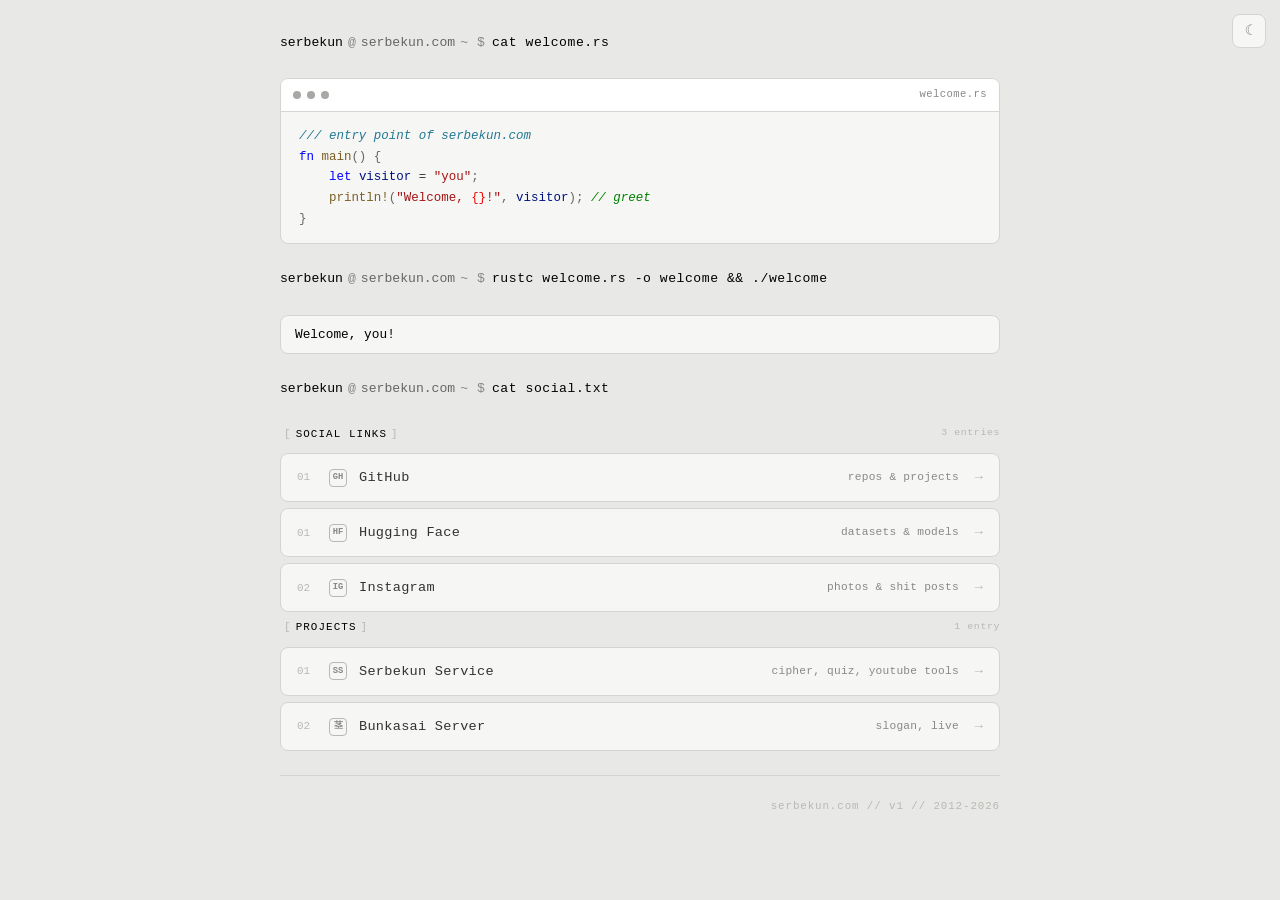
==== index.html @ 34f282da "Add bunkasai server to links." ====
<!DOCTYPE html>
<html lang="en">
<head>
    <meta charset="UTF-8">
    <meta name="viewport" content="width=device-width, initial-scale=1.0">
    <title>serbekun — contact</title>
    <link rel="icon" href="data:image/svg+xml,<svg xmlns='http://www.w3.org/2000/svg' viewBox='0 0 24 24' fill='none' stroke='%23c8c8c8' stroke-width='2'><circle cx='12' cy='12' r='8'/><path d='M12 2v2m0 16v2M2 12h2m16 0h2'/><path d='M7 7 5 5m12 12 2 2m0-14-2 2M7 17l-2 2'/></svg>">
    <link rel="stylesheet" href="style.css">
    <script src="theme.js"></script>
</head>
<body>

    <button class="theme-toggle" type="button" aria-label="Toggle theme">
        <span class="tt-sun">☀</span><span class="tt-moon">☾</span>
    </button>

    <div class="terminal-window">

        <!-- intro: rust source -->
        <div class="prompt-line">
            <span class="prompt-user">serbekun</span>
            <span class="prompt-at">@</span>
            <span class="prompt-host">serbekun.com</span>
            <span class="prompt-path">~</span>
            <span class="prompt-dol">$</span>
            <span class="prompt-cmd">cat welcome.rs</span>
        </div>

        <div class="code-window">
            <div class="code-window-bar">
                <div class="code-window-dots"><span></span><span></span><span></span></div>
                <span class="code-window-name">welcome.rs</span>
            </div>
<div class="code-window-body">
<div class="code-line"><span class="tok-doc">/// entry point of serbekun.com</span></div>
<div class="code-line"><span class="tok-kw">fn</span> <span class="tok-func">main</span><span class="tok-punct">()</span> <span class="tok-punct">{</span></div>
<div class="code-line">    <span class="tok-kw">let</span> <span class="tok-var">visitor</span> <span class="tok-op">=</span> <span class="tok-str">"you"</span><span class="tok-punct">;</span></div>
<div class="code-line">    <span class="tok-macro">println!</span><span class="tok-punct">(</span><span class="tok-str">"Welcome, </span><span class="tok-esc">{}</span><span class="tok-str">!"</span><span class="tok-punct">,</span> <span class="tok-var">visitor</span><span class="tok-punct">);</span> <span class="tok-com">// greet</span></div>
<div class="code-line"><span class="tok-punct">}</span></div>
            </div>
        </div>

        <!-- intro: compile & run -->
        <div class="prompt-line">
            <span class="prompt-user">serbekun</span>
            <span class="prompt-at">@</span>
            <span class="prompt-host">serbekun.com</span>
            <span class="prompt-path">~</span>
            <span class="prompt-dol">$</span>
            <span class="prompt-cmd">rustc welcome.rs -o welcome &amp;&amp; ./welcome</span>
        </div>

        <div class="program-output">Welcome, you!</div>

        <!-- prompt -->
        <div class="prompt-line">
            <span class="prompt-user">serbekun</span>
            <span class="prompt-at">@</span>
            <span class="prompt-host">serbekun.com</span>
            <span class="prompt-path">~</span>
            <span class="prompt-dol">$</span>
            <span class="prompt-cmd">cat social.txt</span>
        </div>

        <!-- output -->
        <div class="output">

            <!-- SOCIAL -->
            <div class="section-label">
                <span class="label-bracket">[</span>
                <span class="label-text">SOCIAL LINKS</span>
                <span class="label-bracket">]</span>
                <span class="label-count">3 entries</span>
            </div>

            <a href="https://github.com/serbekun" target="_blank" rel="noopener noreferrer" class="link-item">
                <span class="link-num">01</span>
                <span class="link-icon gh"></span>
                <span class="link-name">GitHub</span>
                <span class="link-desc">repos &amp; projects</span>
                <span class="link-arrow">→</span>
            </a>

            <a href="https://huggingface.co/serbekun" target="_blank" rel="noopener noreferrer" class="link-item">
                <span class="link-num">01</span>
                <span class="link-icon hf"></span>
                <span class="link-name">Hugging Face</span>
                <span class="link-desc">datasets &amp; models</span>
                <span class="link-arrow">→</span>
            </a>

            <a href="https://instagram.com/serbekun" target="_blank" rel="noopener noreferrer" class="link-item">
                <span class="link-num">02</span>
                <span class="link-icon ig"></span>
                <span class="link-name">Instagram</span>
                <span class="link-desc">photos &amp; shit posts</span>
                <span class="link-arrow">→</span>
            </a>

            <!-- PROJECTS -->
            <div class="section-label">
                <span class="label-bracket">[</span>
                <span class="label-text">PROJECTS</span>
                <span class="label-bracket">]</span>
                <span class="label-count">1 entry</span>
            </div>

            <a href="https://ss.serbekun.com" target="_blank" rel="noopener noreferrer" class="link-item">
                <span class="link-num">01</span>
                <span class="link-icon ss"></span>
                <span class="link-name">Serbekun Service</span>
                <span class="link-desc">cipher, quiz, youtube tools</span>
                <span class="link-arrow">→</span>
            </a>

            <a href="https://bunkasai.serbekun.com/" target="_blank" rel="noopener noreferrer" class="link-item">
                <span class="link-num">02</span>
                <span class="link-icon bunkasai"></span>
                <span class="link-name">Bunkasai Server</span>
                <span class="link-desc">slogan, live</span>
                <span class="link-arrow">→</span>
            </a>

        </div>

    </div>

    <div class="footer">
        <span class="footer-text">serbekun.com // v1 // 2012-2026</span>
    </div>

</body>
</html>
---- style.css ----
/* ═══════════════════════════════════════════════
   serbekun.com — contact card :: terminal style
   ═══════════════════════════════════════════════ */

/* ── Reset ── */
*, *::before, *::after {
    box-sizing: border-box;
    margin: 0;
    padding: 0;
}

/* ── Root ── */
:root {
    --bg:     #0a0a0a;
    --bg2:    #0e0e0e;
    --bg3:    #111;
    --border: #1a1a1a;
    --border-hover: #333;
    --text:   #c8c8c8;
    --text-dim:  #555;
    --text-dimmer: #333;
    --text-bright: #fff;
    --accent: #888;
    --font: 'SF Mono', 'Fira Code', 'Cascadia Code', 'JetBrains Mono',
            'Codelia', 'Iosevka', Consolas, 'Liberation Mono', monospace;
    --radius: 8px;

    --code-fg:       #d4d4d4;
    --code-kw:       #569cd6;
    --code-ctrl:     #c586c0;
    --code-type:     #4ec9b0;
    --code-enum:     #4ec9b0;
    --code-func:     #dcdcaa;
    --code-macro:    #dcdcaa;
    --code-var:      #9cdcfe;
    --code-param:    #9cdcfe;
    --code-prop:     #9cdcfe;
    --code-const:    #4fc1ff;
    --code-str:      #ce9178;
    --code-char:     #ce9178;
    --code-esc:      #d7ba7d;
    --code-num:      #b5cea8;
    --code-com:      #6a9955;
    --code-doc:      #608b4e;
    --code-pp:       #c586c0;
    --code-attr:     #9cdcfe;
    --code-lifetime: #569cd6;
    --code-op:       #d4d4d4;
    --code-punct:    #808080;
    --code-self:     #569cd6;
    --code-mod:      #4ec9b0;
    --code-label:    #c8c8c8;
    --code-unsafe:   #f44747;
    --code-err:      #f44747;
    --code-warn:     #cca700;

    color-scheme: dark;
}

/* ── Light theme ──
   Palette is applied in two ways:
   1. automatically, when the system prefers light and the user
      has not picked a theme on the site (no data-theme attribute);
   2. explicitly, via data-theme="light" set by theme.js.
   The variable block is intentionally duplicated — CSS has no way
   to share a ruleset between a media query and a selector. */
:root[data-theme="light"] {
    --bg:     #e8e8e6;
    --bg2:    #f6f6f4;
    --bg3:    #ffffff;
    --border: #d4d4d0;
    --border-hover: #a8a8a4;
    --text:   #333;
    --text-dim:  #888;
    --text-dimmer: #b8b8b4;
    --text-bright: #000;
    --accent: #666;

    --code-fg:       #383838;
    --code-kw:       #0000ff;
    --code-ctrl:     #af00db;
    --code-type:     #267f99;
    --code-enum:     #267f99;
    --code-func:     #795e26;
    --code-macro:    #795e26;
    --code-var:      #001080;
    --code-param:    #001080;
    --code-prop:     #001080;
    --code-const:    #0070c1;
    --code-str:      #a31515;
    --code-char:     #a31515;
    --code-esc:      #ee0000;
    --code-num:      #098658;
    --code-com:      #008000;
    --code-doc:      #237893;
    --code-pp:       #af00db;
    --code-attr:     #001080;
    --code-lifetime: #0000ff;
    --code-op:       #383838;
    --code-punct:    #666;
    --code-self:     #0000ff;
    --code-mod:      #267f99;
    --code-label:    #333;
    --code-unsafe:   #cd3131;
    --code-err:      #cd3131;
    --code-warn:     #bf8803;

    color-scheme: light;
}

@media (prefers-color-scheme: light) {
    :root:not([data-theme="dark"]) {
        --bg:     #e8e8e6;
        --bg2:    #f6f6f4;
        --bg3:    #ffffff;
        --border: #d4d4d0;
        --border-hover: #a8a8a4;
        --text:   #333;
        --text-dim:  #888;
        --text-dimmer: #b8b8b4;
        --text-bright: #000;
        --accent: #666;

        --code-fg:       #383838;
        --code-kw:       #0000ff;
        --code-ctrl:     #af00db;
        --code-type:     #267f99;
        --code-enum:     #267f99;
        --code-func:     #795e26;
        --code-macro:    #795e26;
        --code-var:      #001080;
        --code-param:    #001080;
        --code-prop:     #001080;
        --code-const:    #0070c1;
        --code-str:      #a31515;
        --code-char:     #a31515;
        --code-esc:      #ee0000;
        --code-num:      #098658;
        --code-com:      #008000;
        --code-doc:      #237893;
        --code-pp:       #af00db;
        --code-attr:     #001080;
        --code-lifetime: #0000ff;
        --code-op:       #383838;
        --code-punct:    #666;
        --code-self:     #0000ff;
        --code-mod:      #267f99;
        --code-label:    #333;
        --code-unsafe:   #cd3131;
        --code-err:      #cd3131;
        --code-warn:     #bf8803;

        color-scheme: light;
    }
}

html {
    background: var(--bg);
    min-height: 100%;
}

body {
    font-family: var(--font);
    background: transparent;
    color: var(--text);
    min-height: 100vh;
    padding: 2rem 1rem 3rem;
    line-height: 1.7;
    display: flex;
    flex-direction: column;
    align-items: center;
}

/* ── Boot line ── */
.boot-line {
    display: flex;
    align-items: center;
    gap: 10px;
    max-width: 720px;
    width: 100%;
    padding: 6px 14px;
    margin-bottom: 1.5rem;
    font-size: 0.75rem;
    border: 1px solid var(--border);
    border-radius: var(--radius);
    background: var(--bg2);
}
.boot-time {
    color: var(--text-bright);
    font-weight: 500;
}
.boot-msg {
    color: var(--text-dim);
    letter-spacing: 0.06em;
}
.cursor-boot {
    display: inline-block;
    width: 6px;
    height: 12px;
    background: var(--text-bright);
    vertical-align: -2px;
}
.blink-boot { animation: blink 1.1s step-end infinite; }

@keyframes blink { 50% { opacity: 0; } }
@keyframes fadeIn {
    from { opacity: 0; transform: translateY(6px); }
    to   { opacity: 1; transform: translateY(0); }
}
@keyframes typePulse {
    0%, 100% { opacity: 1; }
    50% { opacity: 0.6; }
}

/* ── Theme toggle ── */
.theme-toggle {
    position: fixed;
    top: 14px;
    right: 14px;
    z-index: 10;
    width: 34px;
    height: 34px;
    display: flex;
    align-items: center;
    justify-content: center;
    background: var(--bg2);
    border: 1px solid var(--border);
    border-radius: var(--radius);
    color: var(--text-dim);
    font-family: var(--font);
    font-size: 0.9rem;
    line-height: 1;
    cursor: pointer;
    transition: background 0.15s, border-color 0.15s, color 0.15s;
}

.theme-toggle:hover {
    background: var(--bg3);
    border-color: var(--border-hover);
    color: var(--text-bright);
}

.theme-toggle:focus-visible {
    outline: 2px solid var(--accent);
    outline-offset: 2px;
}

/* icon: sun in dark theme (click -> light), moon in light theme */
.theme-toggle .tt-moon { display: none; }

:root[data-theme="light"] .theme-toggle .tt-sun  { display: none; }
:root[data-theme="light"] .theme-toggle .tt-moon { display: inline; }

@media (prefers-color-scheme: light) {
    :root:not([data-theme="dark"]) .theme-toggle .tt-sun  { display: none; }
    :root:not([data-theme="dark"]) .theme-toggle .tt-moon { display: inline; }
}

/* ── Terminal window ── */
.terminal-window {
    max-width: 720px;
    width: 100%;
    animation: fadeIn 0.5s ease-out;
}

/* ── Code window (syntax-highlighted snippet) ── */
.code-window {
    margin-bottom: 1.5rem;
    background: var(--bg2);
    border: 1px solid var(--border);
    border-radius: var(--radius);
    overflow: hidden;
    animation: fadeIn 0.7s ease-out;
}

.code-window-bar {
    display: flex;
    align-items: center;
    justify-content: space-between;
    padding: 7px 12px;
    background: var(--bg3);
    border-bottom: 1px solid var(--border);
}

.code-window-dots {
    display: flex;
    gap: 6px;
}

.code-window-dots span {
    width: 8px;
    height: 8px;
    border-radius: 50%;
    background: var(--border-hover);
}

.code-window-name {
    font-size: 0.66rem;
    color: var(--text-dim);
    letter-spacing: 0.04em;
}

.code-window-body {
    padding: 14px 18px;
    font-size: 0.78rem;
    line-height: 1.65;
    overflow-x: auto;
    color: var(--code-fg);
}

.code-line { white-space: pre; }

/* ── Syntax token classes ── */
.tok-kw       { color: var(--code-kw); }
.tok-ctrl     { color: var(--code-ctrl); }
.tok-type     { color: var(--code-type); }
.tok-enum     { color: var(--code-enum); }
.tok-func     { color: var(--code-func); }
.tok-macro    { color: var(--code-macro); }
.tok-var      { color: var(--code-var); }
.tok-param    { color: var(--code-param); font-style: italic; }
.tok-prop     { color: var(--code-prop); }
.tok-const    { color: var(--code-const); }
.tok-str      { color: var(--code-str); }
.tok-char     { color: var(--code-char); }
.tok-esc      { color: var(--code-esc); }
.tok-num      { color: var(--code-num); }
.tok-com      { color: var(--code-com); font-style: italic; }
.tok-doc      { color: var(--code-doc); font-style: italic; }
.tok-pp       { color: var(--code-pp); }
.tok-attr     { color: var(--code-attr); }
.tok-lifetime { color: var(--code-lifetime); font-style: italic; }
.tok-op       { color: var(--code-op); }
.tok-punct    { color: var(--code-punct); }
.tok-self     { color: var(--code-self); font-style: italic; }
.tok-mod      { color: var(--code-mod); }
.tok-label    { color: var(--code-label); }
.tok-unsafe   { color: var(--code-unsafe); font-weight: 600; }
.tok-err      { color: var(--code-err); }
.tok-warn     { color: var(--code-warn); }

/* ── Program output ── */
.program-output {
    display: flex;
    align-items: center;
    gap: 8px;
    padding: 8px 14px;
    margin-bottom: 1.5rem;
    border: 1px solid var(--border);
    border-radius: var(--radius);
    background: var(--bg2);
    font-size: 0.8rem;
    color: var(--text-bright);
}

/* ── Prompt line ── */
.prompt-line {
    display: flex;
    align-items: center;
    gap: 5px;
    margin-bottom: 1.5rem;
    font-size: 0.82rem;
    flex-wrap: wrap;
}

.prompt-user { color: var(--text-bright); font-weight: 500; }
.prompt-at   { color: var(--text-dim); }
.prompt-host { color: var(--accent); font-weight: 500; }
.prompt-path { color: var(--text-dim); }
.prompt-dol  { color: var(--text-dim); margin: 0 2px 0 4px; }
.prompt-cmd  { color: var(--text-bright); letter-spacing: 0.04em; }

.cursor {
    display: inline-block;
    width: 7px;
    height: 14px;
    background: var(--text);
    vertical-align: -2px;
    margin-left: 2px;
}

.blink { animation: blink 1.1s step-end infinite; }

/* ── Section labels ── */
.section-label {
    display: flex;
    align-items: center;
    gap: 4px;
    margin-bottom: 10px;
    font-size: 0.68rem;
    letter-spacing: 0.1em;
    text-transform: uppercase;
    padding-left: 4px;
}

.label-bracket {
    color: var(--text-dimmer);
}

.label-text {
    color: var(--text-bright);
    font-weight: 500;
}

.label-count {
    color: var(--text-dimmer);
    font-size: 0.62rem;
    margin-left: auto;
    text-transform: none;
    letter-spacing: 0.06em;
}

/* ── Output area ── */
.output {
    margin-bottom: 1.5rem;
    animation: fadeIn 0.7s ease-out;
}

/* ── Link items ── */
.link-item {
    display: flex;
    align-items: center;
    gap: 12px;
    padding: 12px 16px;
    background: var(--bg2);
    border: 1px solid var(--border);
    border-radius: var(--radius);
    margin-bottom: 6px;
    text-decoration: none;
    color: var(--text);
    font-family: var(--font);
    font-size: 0.85rem;
    cursor: pointer;
    transition: background 0.15s, border-color 0.15s, color 0.15s;
    position: relative;
    overflow: hidden;
}

.link-item::before {
    content: '';
    position: absolute;
    left: 0;
    top: 0;
    bottom: 0;
    width: 2px;
    background: transparent;
    transition: background 0.2s;
}

.link-item:hover {
    background: var(--bg3);
    border-color: var(--border-hover);
    color: var(--text-bright);
}

.link-item:hover::before {
    background: var(--accent);
}

/* ── Link number ── */
.link-num {
    font-size: 0.68rem;
    color: var(--text-dimmer);
    min-width: 20px;
    font-weight: 400;
    transition: color 0.2s;
}

.link-item:hover .link-num {
    color: var(--text-dim);
}

/* ── Link icon ── */
.link-icon {
    width: 18px;
    height: 18px;
    flex-shrink: 0;
    display: flex;
    align-items: center;
    justify-content: center;
    border: 1px solid var(--text-dimmer);
    border-radius: 4px;
    font-size: 0.55rem;
    font-weight: 600;
    color: var(--text-dim);
    transition: border-color 0.2s, color 0.2s, background 0.2s;
}

/* GitHub */
.link-icon.gh::after { content: 'GH'; }
.link-item:hover .link-icon.gh {
    border-color: var(--text);
    color: var(--text-bright);
}


/* Hugging Face */
.link-icon.hf::after { content: 'HF'; }
.link-item:hover .link-icon.hf {
    border-color: var(--text);
    color: var(--text-bright);
}

/* Instagram */
.link-icon.ig::after { content: 'IG'; }
.link-item:hover .link-icon.ig {
    border-color: var(--text);
    color: var(--text-bright);
}

/* Telegram */
.link-icon.tg::after { content: 'TG'; }
.link-item:hover .link-icon.tg {
    border-color: var(--text);
    color: var(--text-bright);
}

/* Email */
.link-icon.mail::after { content: '@'; font-size: 0.7rem; }
.link-item:hover .link-icon.mail {
    border-color: var(--text);
    color: var(--text-bright);
}

/* Serbekun Service */
.link-icon.ss::after { content: 'SS'; }
.link-item:hover .link-icon.ss {
    border-color: var(--text);
    color: var(--text-bright);
}

/* Bunkasai Server */
.link-icon.bunkasai::after { content: '茎'; }
.link-item:hover .link-icon.bunkasai {
    border-color: var(--text);
    color: var(--text-bright);
}


.link-icon.se::after { content: 'SE'; }
.link-item:hover .link-icon.se {
    border-color: var(--text);
    color: var(--text-bright);
}


/* ── Link name ── */
.link-name {
    flex: 1;
    letter-spacing: 0.02em;
    font-weight: 500;
}

/* ── Link description ── */
.link-desc {
    font-size: 0.7rem;
    color: var(--text-dim);
    letter-spacing: 0.02em;
    transition: color 0.2s;
    text-align: right;
}

.link-item:hover .link-desc {
    color: var(--text);
}

/* ── Link arrow ── */
.link-arrow {
    color: var(--text-dimmer);
    font-size: 0.85rem;
    transition: color 0.2s, transform 0.2s;
    margin-left: 4px;
}

.link-item:hover .link-arrow {
    color: var(--text-dim);
    transform: translateX(3px);
}

/* ── Footer ── */
.footer {
    max-width: 720px;
    width: 100%;
    padding-top: 1rem;
    border-top: 1px solid var(--border);
    text-align: right;
}

.footer-text {
    font-size: 0.68rem;
    color: var(--text-dimmer);
    letter-spacing: 0.08em;
}

/* ── Responsive ── */
@media (max-width: 600px) {
    body { padding: 1rem 0.8rem 2rem; }

    .code-window-body {
        font-size: 0.7rem;
        padding: 12px 14px;
    }

    .link-item {
        padding: 10px 12px;
        font-size: 0.8rem;
        flex-wrap: wrap;
        gap: 8px;
    }

    .link-desc {
        flex-basis: 100%;
        text-align: left;
        padding-left: 52px;
        font-size: 0.65rem;
    }

    .boot-line {
        font-size: 0.65rem;
        padding: 4px 10px;
    }

    .prompt-line { font-size: 0.72rem; }
}

/* ── Smooth scroll ── */
html { scroll-behavior: smooth; }

/* ── Selection ── */
::selection {
    background: var(--accent);
    color: var(--bg);
}

/* ── Focus ── */
a:focus-visible {
    outline: 2px solid var(--accent);
    outline-offset: 2px;
}
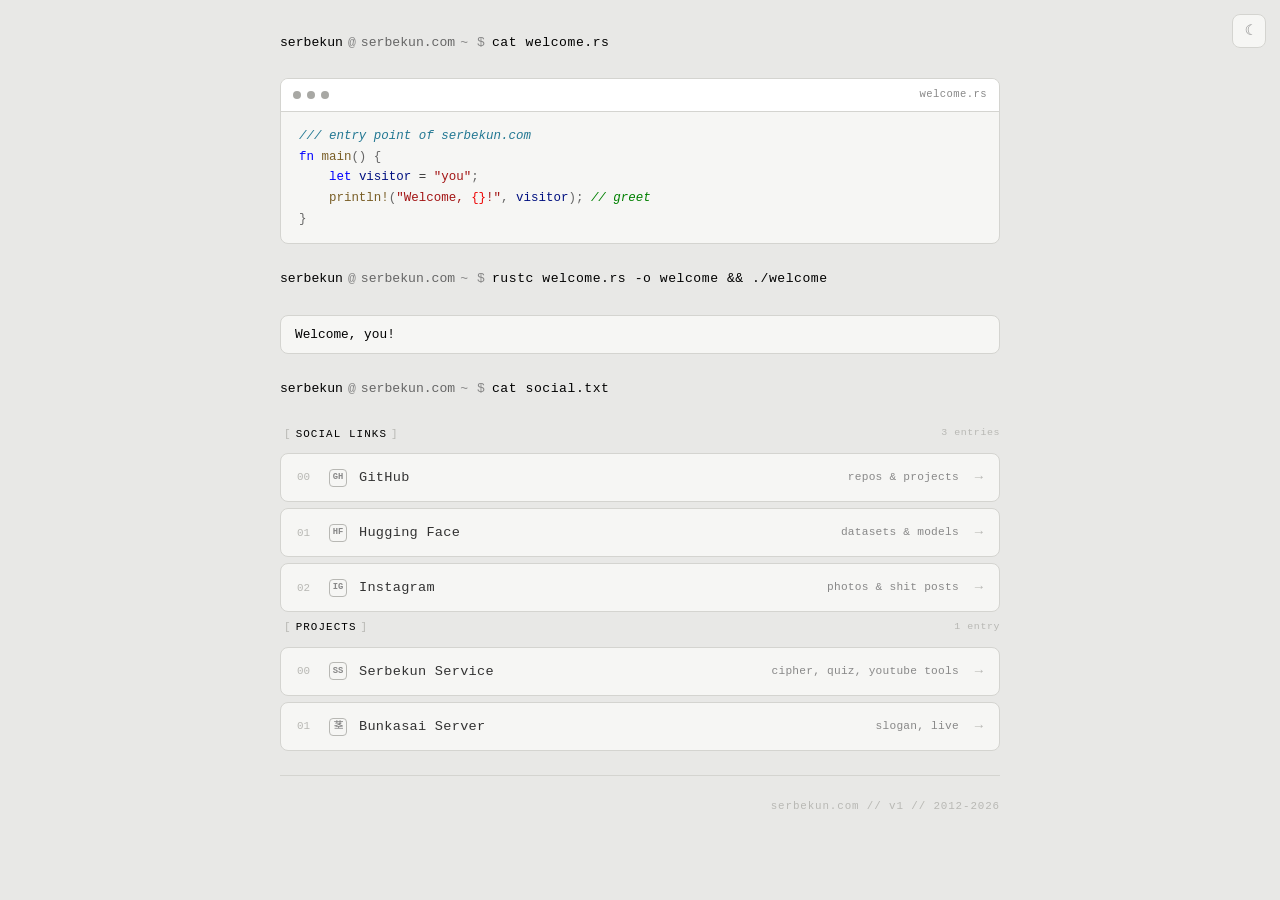
==== commit 41ab970e: "fix counting social links and now count start from zero like counting index of array." ====
--- a/index.html
+++ b/index.html
@@ -74,7 +74,7 @@
             </div>
 
             <a href="https://github.com/serbekun" target="_blank" rel="noopener noreferrer" class="link-item">
-                <span class="link-num">01</span>
+                <span class="link-num">00</span>
                 <span class="link-icon gh"></span>
                 <span class="link-name">GitHub</span>
                 <span class="link-desc">repos &amp; projects</span>
@@ -106,7 +106,7 @@
             </div>
 
             <a href="https://ss.serbekun.com" target="_blank" rel="noopener noreferrer" class="link-item">
-                <span class="link-num">01</span>
+                <span class="link-num">00</span>
                 <span class="link-icon ss"></span>
                 <span class="link-name">Serbekun Service</span>
                 <span class="link-desc">cipher, quiz, youtube tools</span>
@@ -114,7 +114,7 @@
             </a>
 
             <a href="https://bunkasai.serbekun.com/" target="_blank" rel="noopener noreferrer" class="link-item">
-                <span class="link-num">02</span>
+                <span class="link-num">01</span>
                 <span class="link-icon bunkasai"></span>
                 <span class="link-name">Bunkasai Server</span>
                 <span class="link-desc">slogan, live</span>
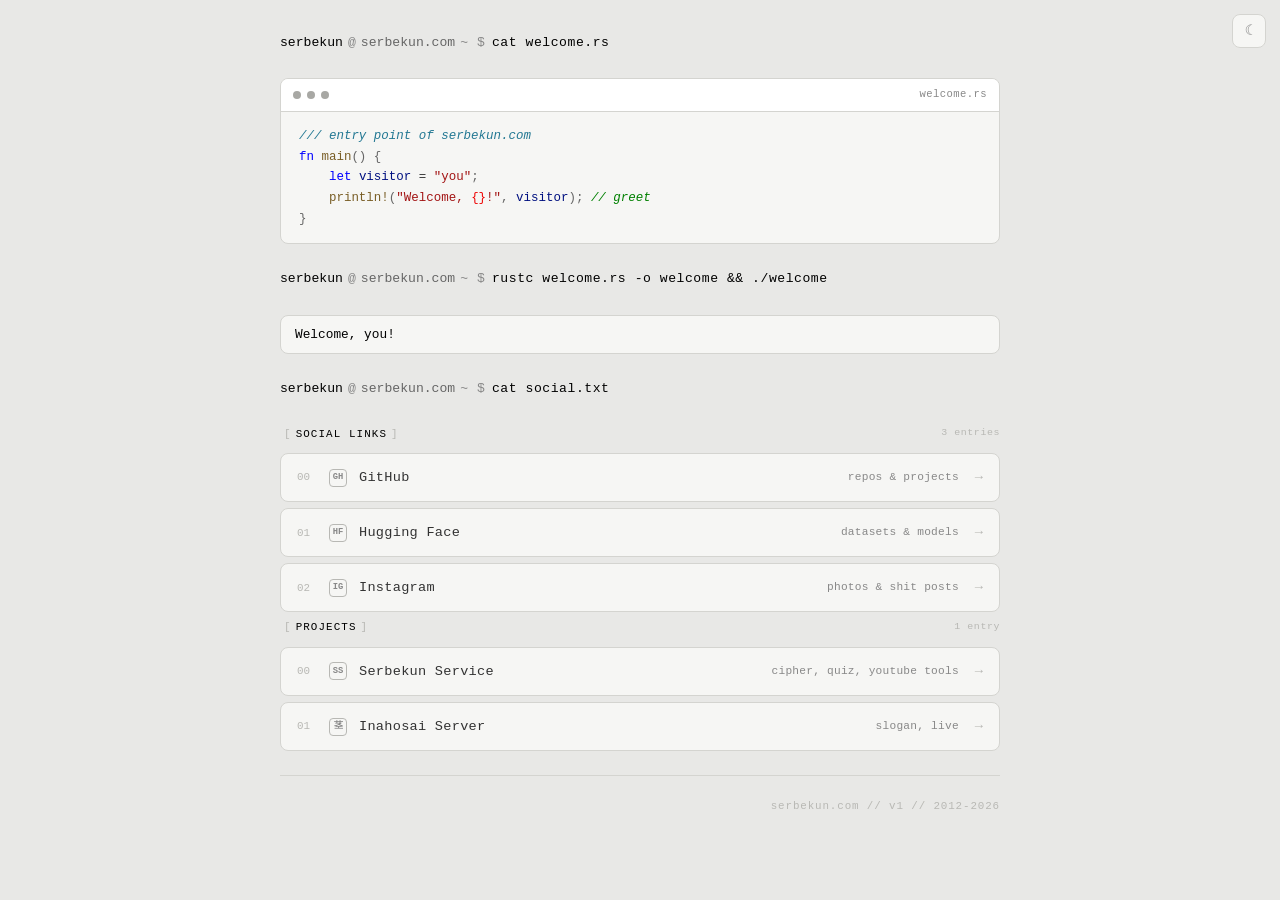
==== commit b6968840: "Update link to Inahosai Server in index.html" ====
--- a/index.html
+++ b/index.html
@@ -2,9 +2,13 @@
 <html lang="en">
 <head>
     <meta charset="UTF-8">
-    <meta name="viewport" content="width=device-width, initial-scale=1.0">
-    <title>serbekun — contact</title>
-    <link rel="icon" href="data:image/svg+xml,<svg xmlns='http://www.w3.org/2000/svg' viewBox='0 0 24 24' fill='none' stroke='%23c8c8c8' stroke-width='2'><circle cx='12' cy='12' r='8'/><path d='M12 2v2m0 16v2M2 12h2m16 0h2'/><path d='M7 7 5 5m12 12 2 2m0-14-2 2M7 17l-2 2'/></svg>">
+    <meta name="viewport" content="width=device-width, initial-scale=1, viewport-fit=cover">
+    <title>serbekun</title>
+    <meta name="theme-color" content="#0a0a0a" media="(prefers-color-scheme: dark)">
+    <meta name="theme-color" content="#e8e8e6" media="(prefers-color-scheme: light)">
+    <link rel="icon" href="/favicon.ico" sizes="32x32">
+    <link rel="icon" type="image/svg+xml" href="/favicon.svg">
+    <link rel="apple-touch-icon" href="/favicon.svg">
     <link rel="stylesheet" href="style.css">
     <script src="theme.js"></script>
 </head>
@@ -113,10 +117,10 @@
                 <span class="link-arrow">→</span>
             </a>
 
-            <a href="https://bunkasai.serbekun.com/" target="_blank" rel="noopener noreferrer" class="link-item">
+            <a href="https://inahosai.serbekun.com/" target="_blank" rel="noopener noreferrer" class="link-item">
                 <span class="link-num">01</span>
                 <span class="link-icon bunkasai"></span>
-                <span class="link-name">Bunkasai Server</span>
+                <span class="link-name">Inahosai Server</span>
                 <span class="link-desc">slogan, live</span>
                 <span class="link-arrow">→</span>
             </a>
@@ -130,4 +134,4 @@
     </div>
 
 </body>
-</html>+</html>
--- a/style.css
+++ b/style.css
@@ -157,13 +157,18 @@
 html {
     background: var(--bg);
     min-height: 100%;
+    overflow-x: hidden;
+    -webkit-text-size-adjust: 100%;
+    text-size-adjust: 100%;
 }
 
 body {
     font-family: var(--font);
+    -webkit-tap-highlight-color: transparent;
     background: transparent;
     color: var(--text);
     min-height: 100vh;
+    min-height: 100dvh;
     padding: 2rem 1rem 3rem;
     line-height: 1.7;
     display: flex;
@@ -593,34 +598,130 @@
 }
 
 /* ── Responsive ── */
+
+/* Tablet / small laptop */
+@media (max-width: 820px) {
+    body { padding: 1.5rem 1rem 2.5rem; }
+    .terminal-window, .footer, .boot-line { max-width: 100%; }
+}
+
+/* Phones */
 @media (max-width: 600px) {
-    body { padding: 1rem 0.8rem 2rem; }
+    body {
+        padding: 1rem 0.9rem 2rem;
+        padding-left: max(0.9rem, env(safe-area-inset-left));
+        padding-right: max(0.9rem, env(safe-area-inset-right));
+        padding-bottom: max(2rem, env(safe-area-inset-bottom));
+        line-height: 1.6;
+    }
+
+    /* keep content clear of the fixed theme toggle */
+    .terminal-window { padding-top: 2.4rem; }
+
+    .theme-toggle {
+        top: max(10px, env(safe-area-inset-top));
+        right: 10px;
+        width: 40px;
+        height: 40px;
+        font-size: 1rem;
+    }
+
+    .code-window { margin-bottom: 1.1rem; }
 
     .code-window-body {
-        font-size: 0.7rem;
+        font-size: 0.68rem;
         padding: 12px 14px;
+        -webkit-overflow-scrolling: touch;
+        overscroll-behavior-x: contain;
+    }
+
+    .program-output {
+        margin-bottom: 1.1rem;
+        font-size: 0.75rem;
+        padding: 8px 12px;
+    }
+
+    .prompt-line {
+        font-size: 0.72rem;
+        margin-bottom: 1.1rem;
+        gap: 4px;
+        row-gap: 2px;
+        word-break: break-word;
+    }
+
+    /* the shell command can be long — let it wrap onto its own line */
+    .prompt-cmd {
+        flex-basis: 100%;
+        letter-spacing: 0.02em;
     }
 
     .link-item {
-        padding: 10px 12px;
-        font-size: 0.8rem;
+        padding: 12px;
+        font-size: 0.82rem;
         flex-wrap: wrap;
-        gap: 8px;
-    }
+        gap: 10px;
+        min-height: 48px;          /* comfortable tap target */
+        margin-bottom: 8px;
+    }
+
+    .link-name { flex: 1 1 auto; min-width: 0; }
 
     .link-desc {
         flex-basis: 100%;
         text-align: left;
-        padding-left: 52px;
-        font-size: 0.65rem;
-    }
+        padding-left: 42px;
+        font-size: 0.66rem;
+        margin-top: -6px;
+    }
+
+    .link-arrow { margin-left: auto; }
+
+    .section-label { font-size: 0.64rem; }
+    .label-count   { font-size: 0.58rem; }
 
     .boot-line {
         font-size: 0.65rem;
         padding: 4px 10px;
     }
 
-    .prompt-line { font-size: 0.72rem; }
+    .footer { text-align: left; }
+}
+
+/* Narrow phones */
+@media (max-width: 380px) {
+    body { padding-left: 0.7rem; padding-right: 0.7rem; }
+    .code-window-body { font-size: 0.62rem; padding: 10px 12px; }
+    .prompt-line { font-size: 0.67rem; }
+    .link-item { font-size: 0.78rem; gap: 8px; }
+    .link-desc { padding-left: 0; }
+    .link-num { min-width: 16px; }
+}
+
+/* Touch devices: hover styles stick after a tap, so apply them on press */
+@media (hover: none) {
+    .link-item:hover {
+        background: var(--bg2);
+        border-color: var(--border);
+        color: var(--text);
+    }
+    .link-item:hover::before { background: transparent; }
+    .link-item:hover .link-arrow { transform: none; }
+
+    .link-item:active {
+        background: var(--bg3);
+        border-color: var(--border-hover);
+        color: var(--text-bright);
+    }
+    .link-item:active::before { background: var(--accent); }
+}
+
+@media (prefers-reduced-motion: reduce) {
+    *, *::before, *::after {
+        animation-duration: 0.01ms !important;
+        animation-iteration-count: 1 !important;
+        transition-duration: 0.01ms !important;
+        scroll-behavior: auto !important;
+    }
 }
 
 /* ── Smooth scroll ── */
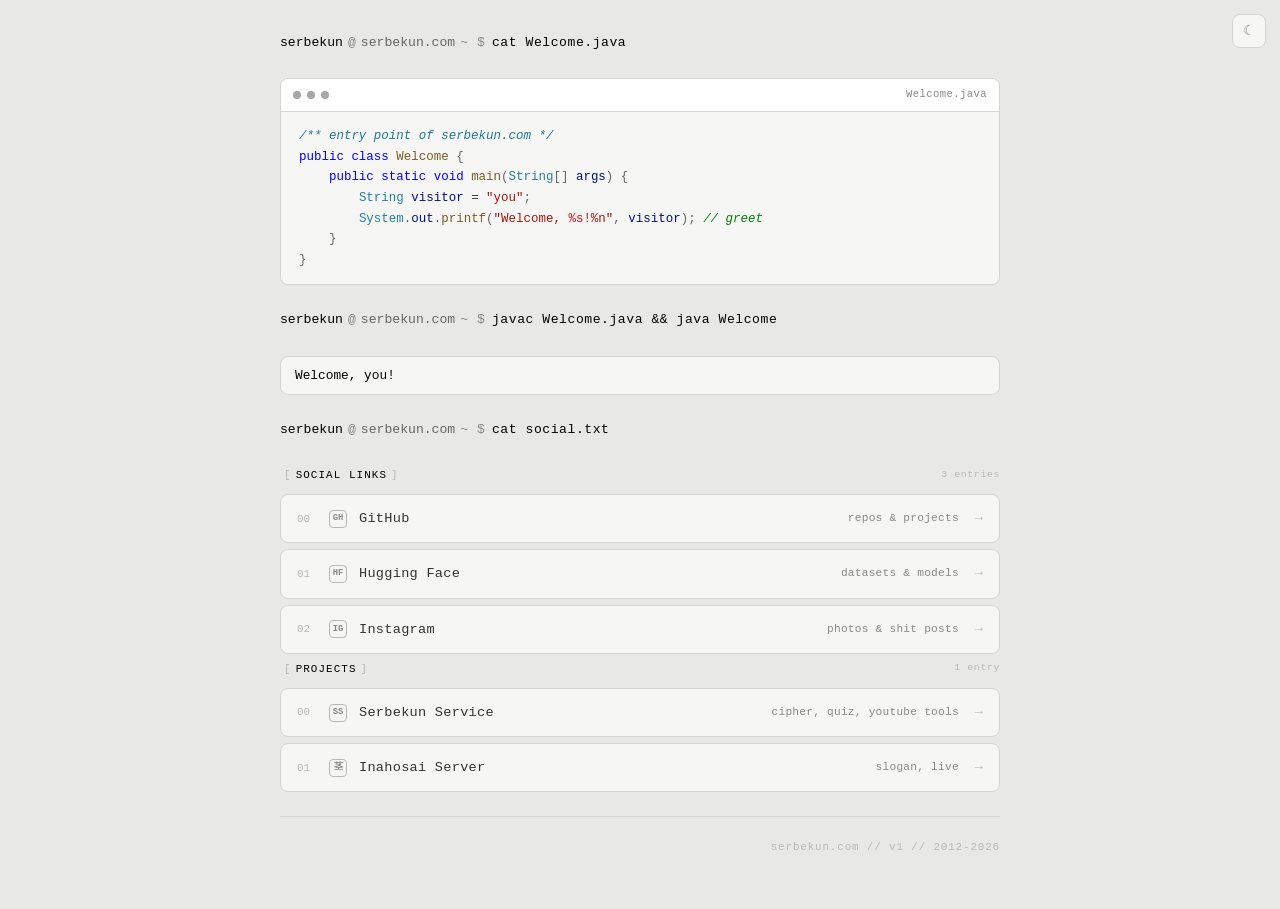
==== commit 454abee4: "Change language to Java." ====
--- a/index.html
+++ b/index.html
@@ -27,19 +27,21 @@
             <span class="prompt-host">serbekun.com</span>
             <span class="prompt-path">~</span>
             <span class="prompt-dol">$</span>
-            <span class="prompt-cmd">cat welcome.rs</span>
+            <span class="prompt-cmd">cat Welcome.java</span>
         </div>
 
         <div class="code-window">
             <div class="code-window-bar">
                 <div class="code-window-dots"><span></span><span></span><span></span></div>
-                <span class="code-window-name">welcome.rs</span>
+                <span class="code-window-name">Welcome.java</span>
             </div>
 <div class="code-window-body">
-<div class="code-line"><span class="tok-doc">/// entry point of serbekun.com</span></div>
-<div class="code-line"><span class="tok-kw">fn</span> <span class="tok-func">main</span><span class="tok-punct">()</span> <span class="tok-punct">{</span></div>
-<div class="code-line">    <span class="tok-kw">let</span> <span class="tok-var">visitor</span> <span class="tok-op">=</span> <span class="tok-str">"you"</span><span class="tok-punct">;</span></div>
-<div class="code-line">    <span class="tok-macro">println!</span><span class="tok-punct">(</span><span class="tok-str">"Welcome, </span><span class="tok-esc">{}</span><span class="tok-str">!"</span><span class="tok-punct">,</span> <span class="tok-var">visitor</span><span class="tok-punct">);</span> <span class="tok-com">// greet</span></div>
+<div class="code-line"><span class="tok-doc">/** entry point of serbekun.com */</span></div>
+<div class="code-line"><span class="tok-kw">public</span> <span class="tok-kw">class</span> <span class="tok-func">Welcome</span> <span class="tok-punct">{</span></div>
+<div class="code-line">    <span class="tok-kw">public</span> <span class="tok-kw">static</span> <span class="tok-kw">void</span> <span class="tok-func">main</span><span class="tok-punct">(</span><span class="tok-type">String</span><span class="tok-punct">[]</span> <span class="tok-var">args</span><span class="tok-punct">)</span> <span class="tok-punct">{</span></div>
+<div class="code-line">        <span class="tok-type">String</span> <span class="tok-var">visitor</span> <span class="tok-op">=</span> <span class="tok-str">"you"</span><span class="tok-punct">;</span></div>
+<div class="code-line">        <span class="tok-type">System</span><span class="tok-punct">.</span><span class="tok-prop">out</span><span class="tok-punct">.</span><span class="tok-func">printf</span><span class="tok-punct">(</span><span class="tok-str">"Welcome, </span><span class="tok-esc">%s</span><span class="tok-str">!%n"</span><span class="tok-punct">,</span> <span class="tok-var">visitor</span><span class="tok-punct">);</span> <span class="tok-com">// greet</span></div>
+<div class="code-line">    <span class="tok-punct">}</span></div>
 <div class="code-line"><span class="tok-punct">}</span></div>
             </div>
         </div>
@@ -51,7 +53,7 @@
             <span class="prompt-host">serbekun.com</span>
             <span class="prompt-path">~</span>
             <span class="prompt-dol">$</span>
-            <span class="prompt-cmd">rustc welcome.rs -o welcome &amp;&amp; ./welcome</span>
+            <span class="prompt-cmd">javac Welcome.java &amp;&amp; java Welcome</span>
         </div>
 
         <div class="program-output">Welcome, you!</div>
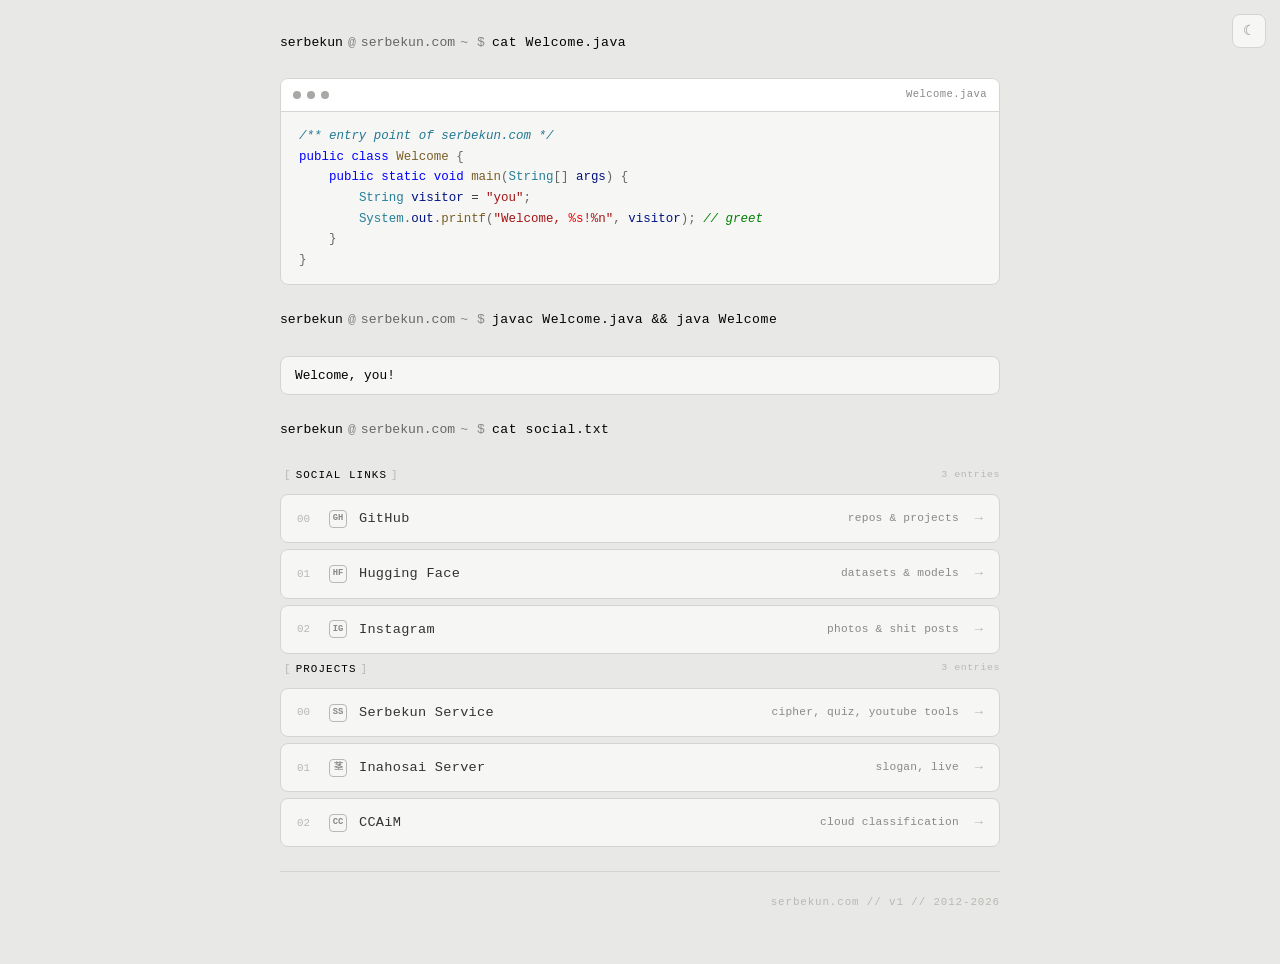
==== commit 4aa6e42c: "Add link to ccaim.serbekun.com" ====
--- a/index.html
+++ b/index.html
@@ -108,7 +108,7 @@
                 <span class="label-bracket">[</span>
                 <span class="label-text">PROJECTS</span>
                 <span class="label-bracket">]</span>
-                <span class="label-count">1 entry</span>
+                <span class="label-count">3 entries</span>
             </div>
 
             <a href="https://ss.serbekun.com" target="_blank" rel="noopener noreferrer" class="link-item">
@@ -127,6 +127,14 @@
                 <span class="link-arrow">→</span>
             </a>
 
+            <a href="https://ccaim.serbekun.com" target="_blank" rel="noopener noreferrer" class="link-item">
+                <span class="link-num">02</span>
+                <span class="link-icon ccaim"></span>
+                <span class="link-name">CCAiM</span>
+                <span class="link-desc">cloud classification</span>
+                <span class="link-arrow">→</span>
+            </a>
+
         </div>
 
     </div>
--- a/style.css
+++ b/style.css
@@ -534,6 +534,13 @@
     color: var(--text-bright);
 }
 
+/* CCAiM */
+.link-icon.ccaim::after { content: 'CC'; }
+.link-item:hover .link-icon.ccaim {
+    border-color: var(--text);
+    color: var(--text-bright);
+}
+
 /* Bunkasai Server */
 .link-icon.bunkasai::after { content: '茎'; }
 .link-item:hover .link-icon.bunkasai {
